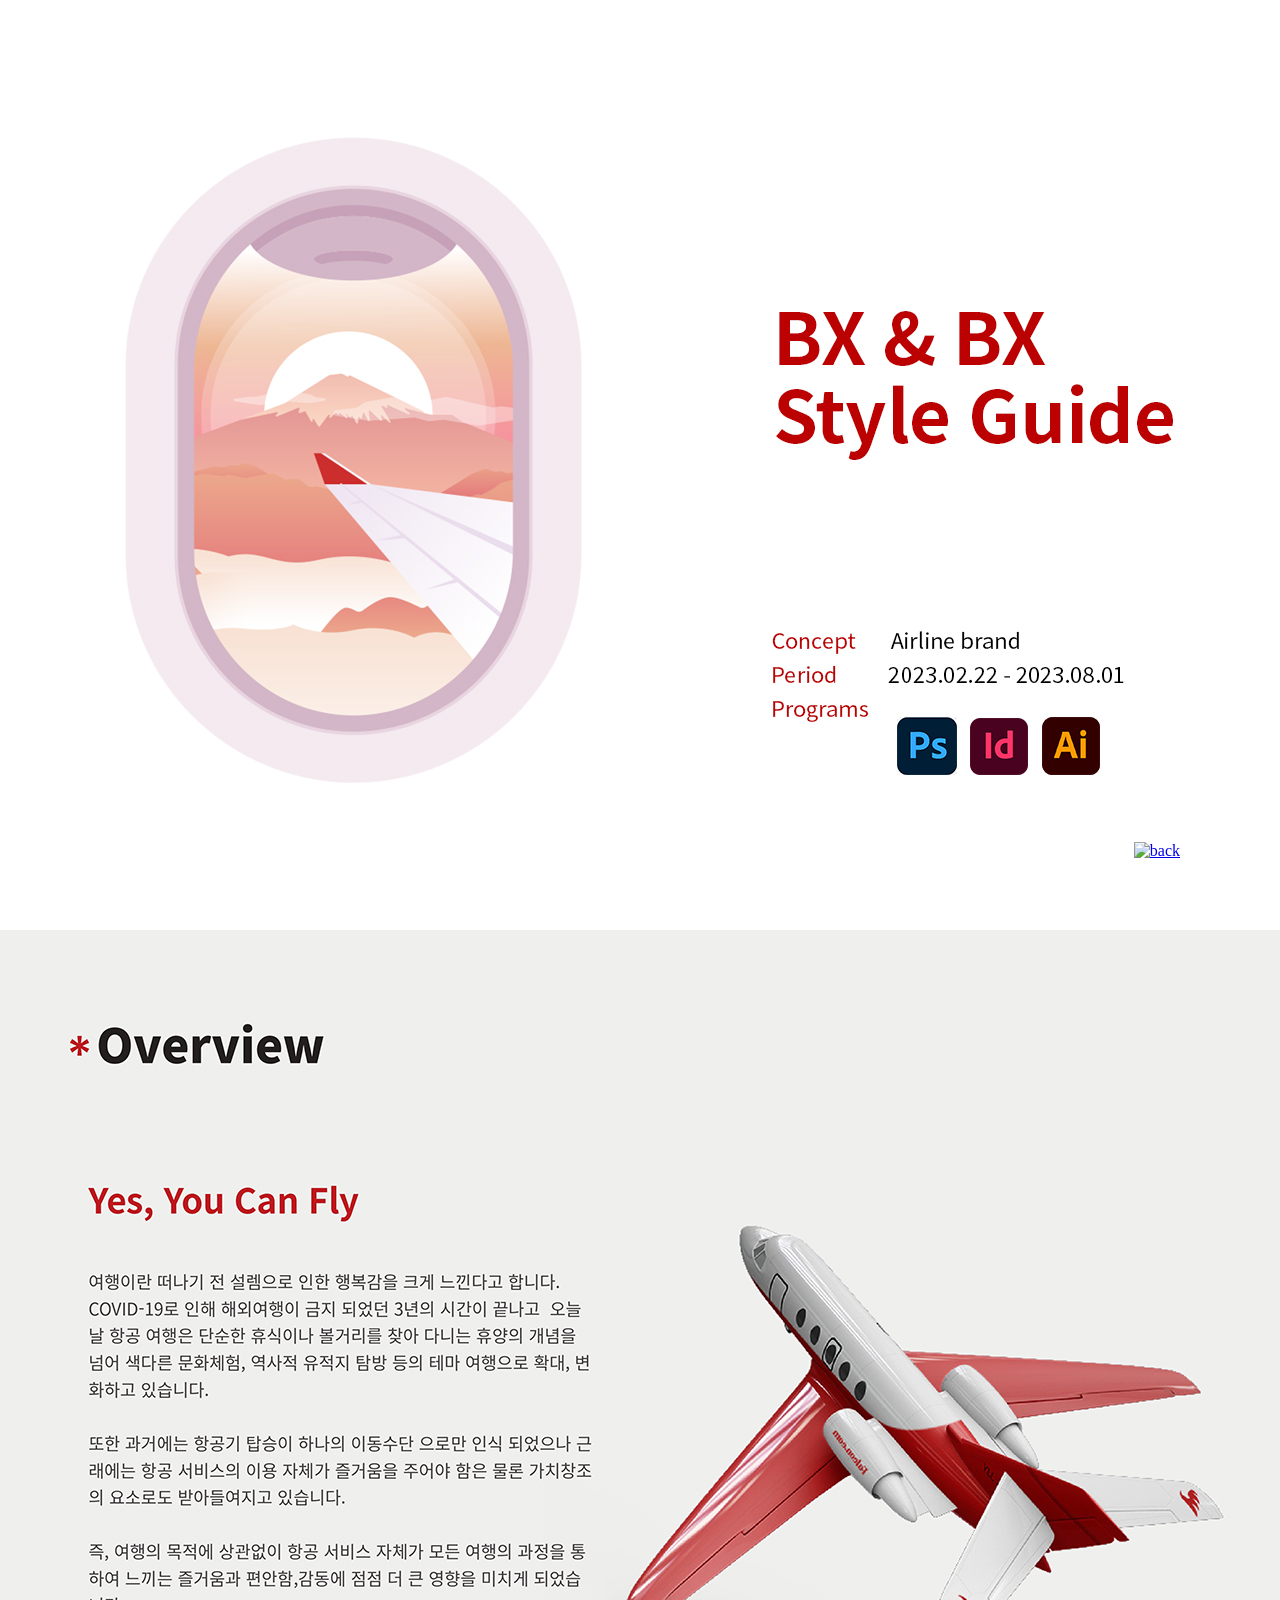
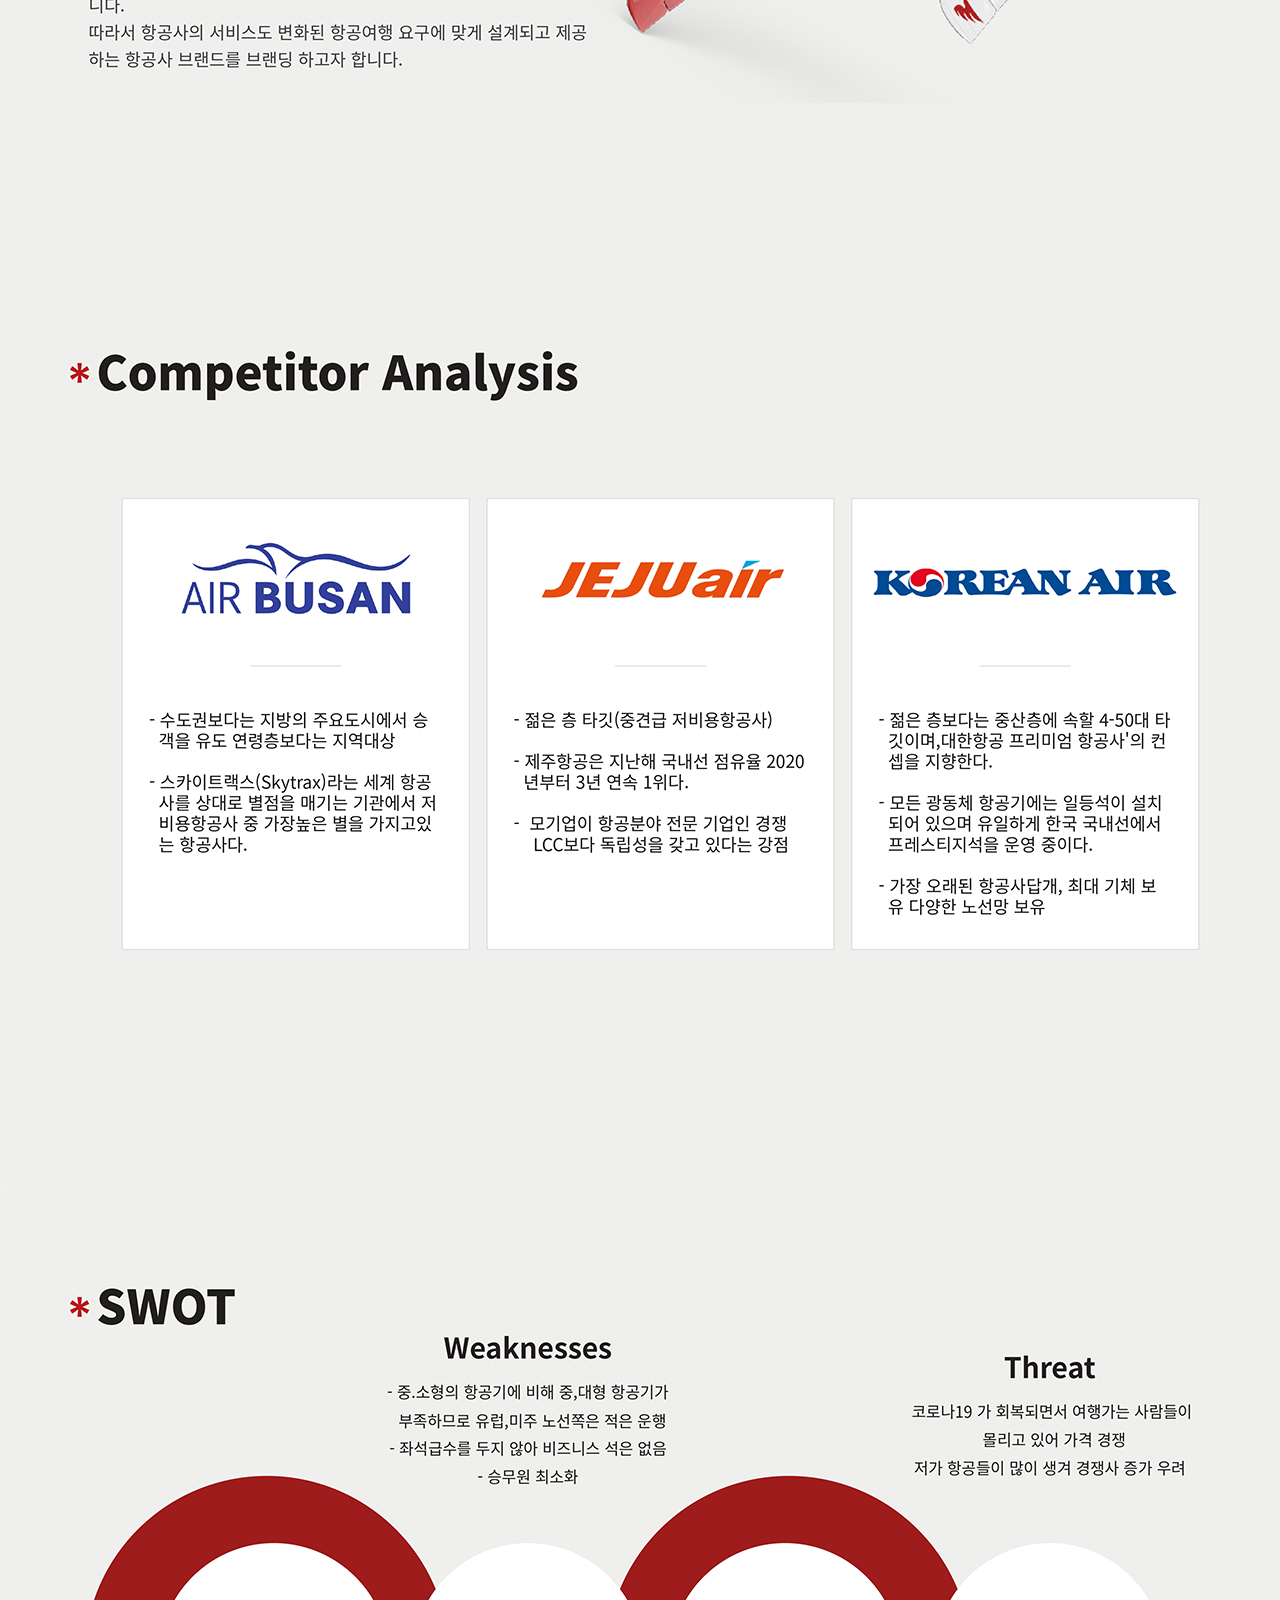
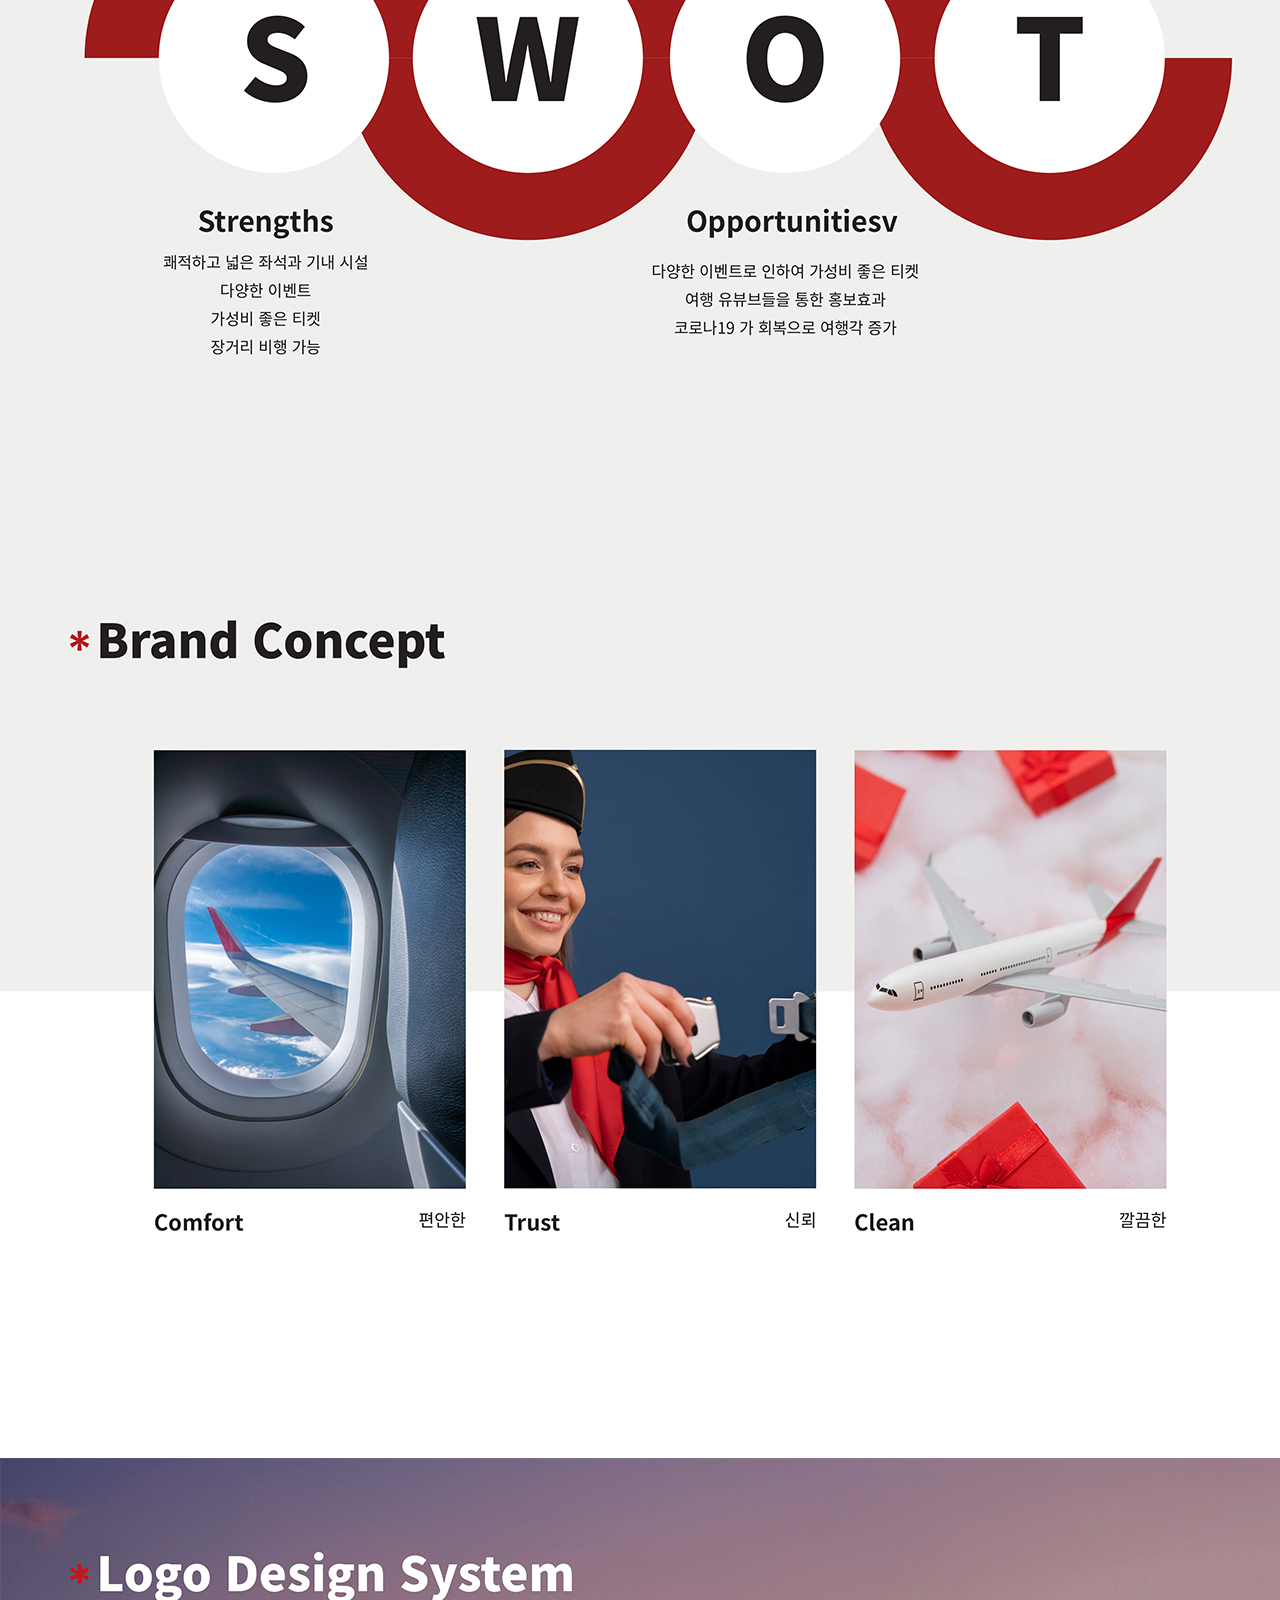
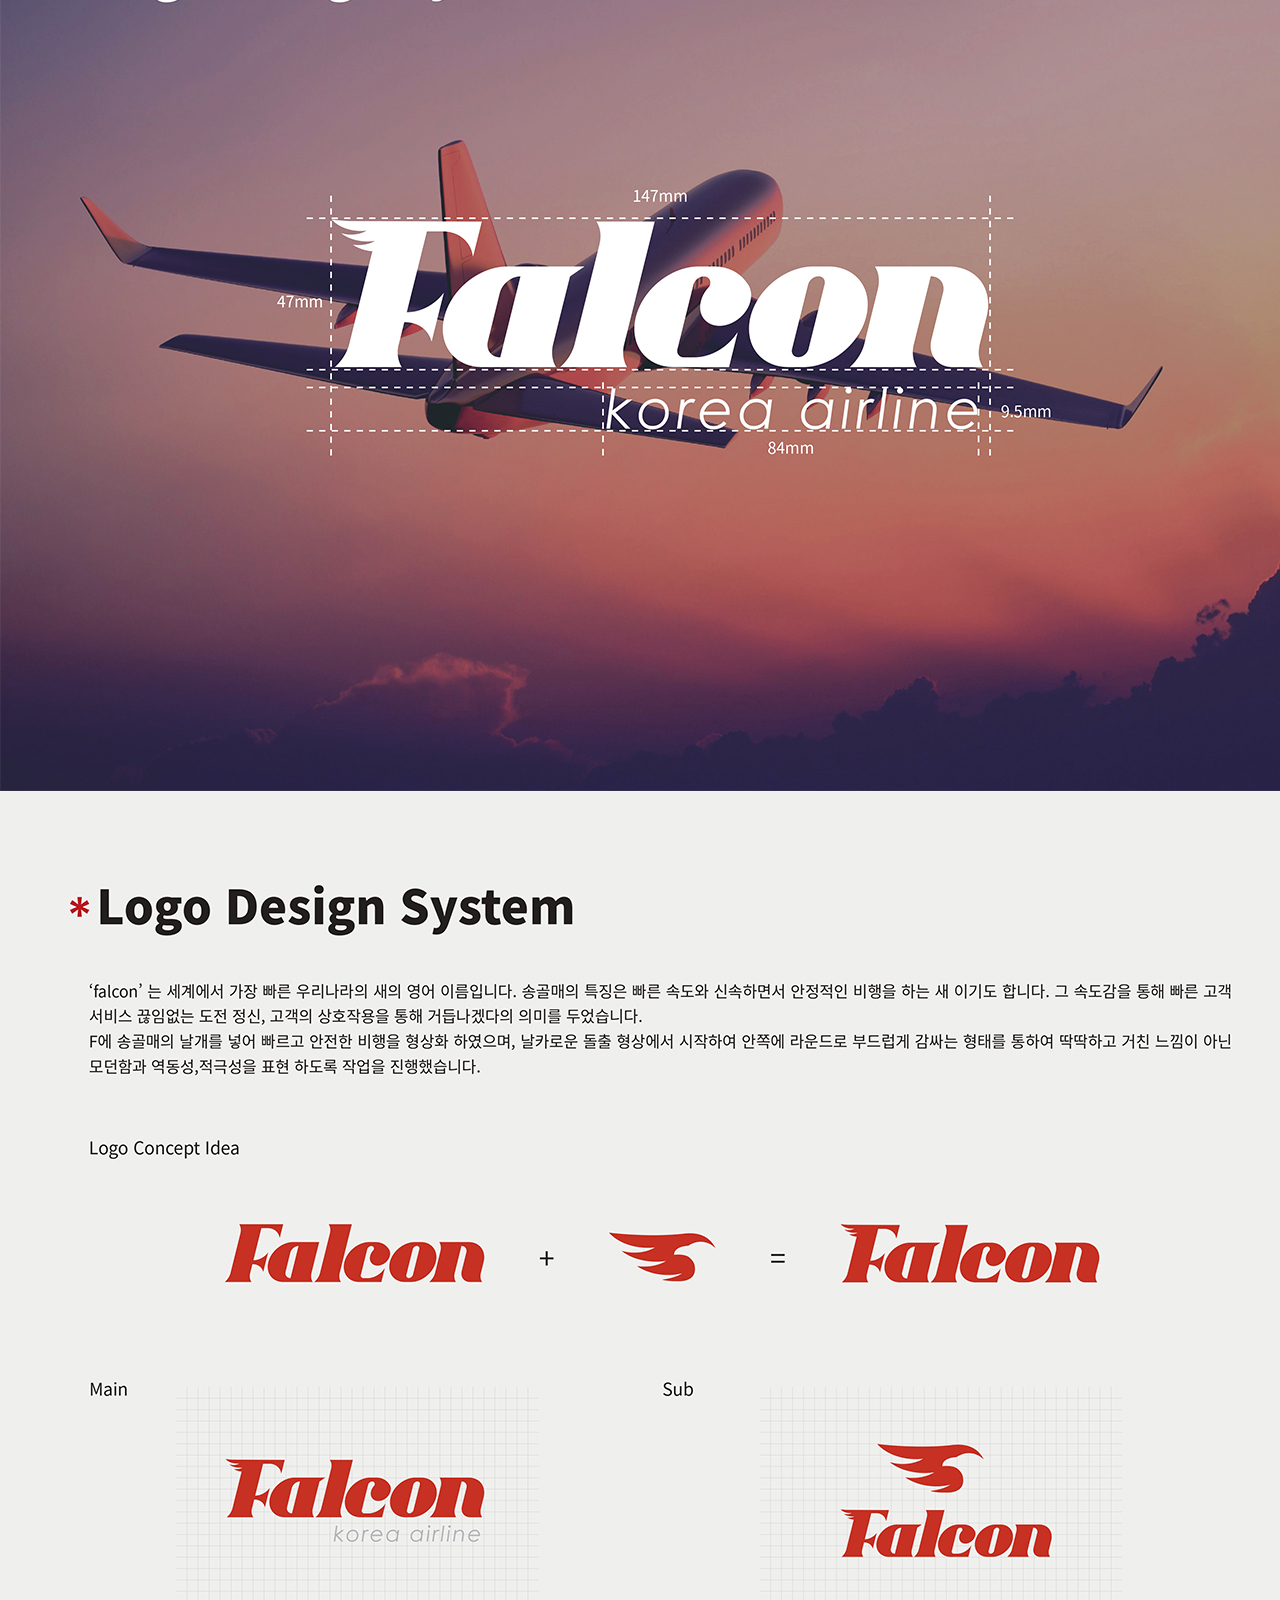
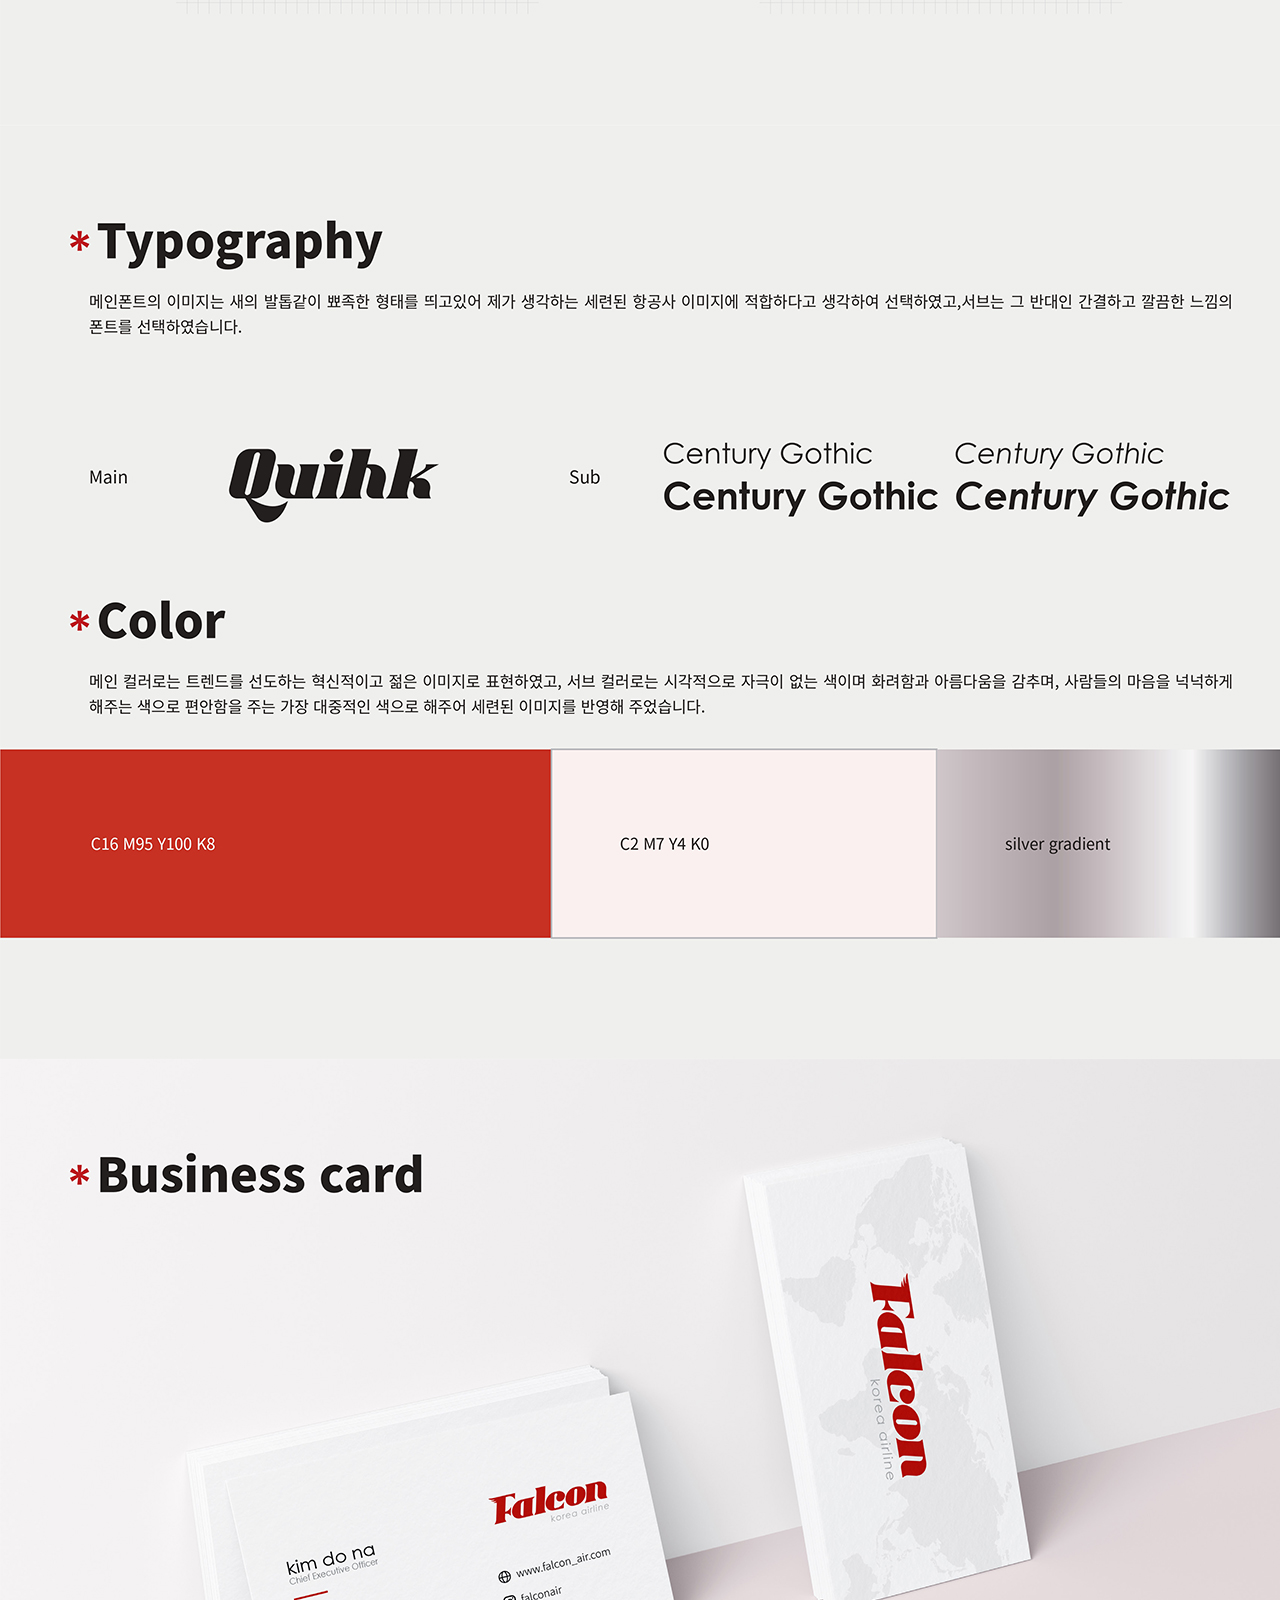
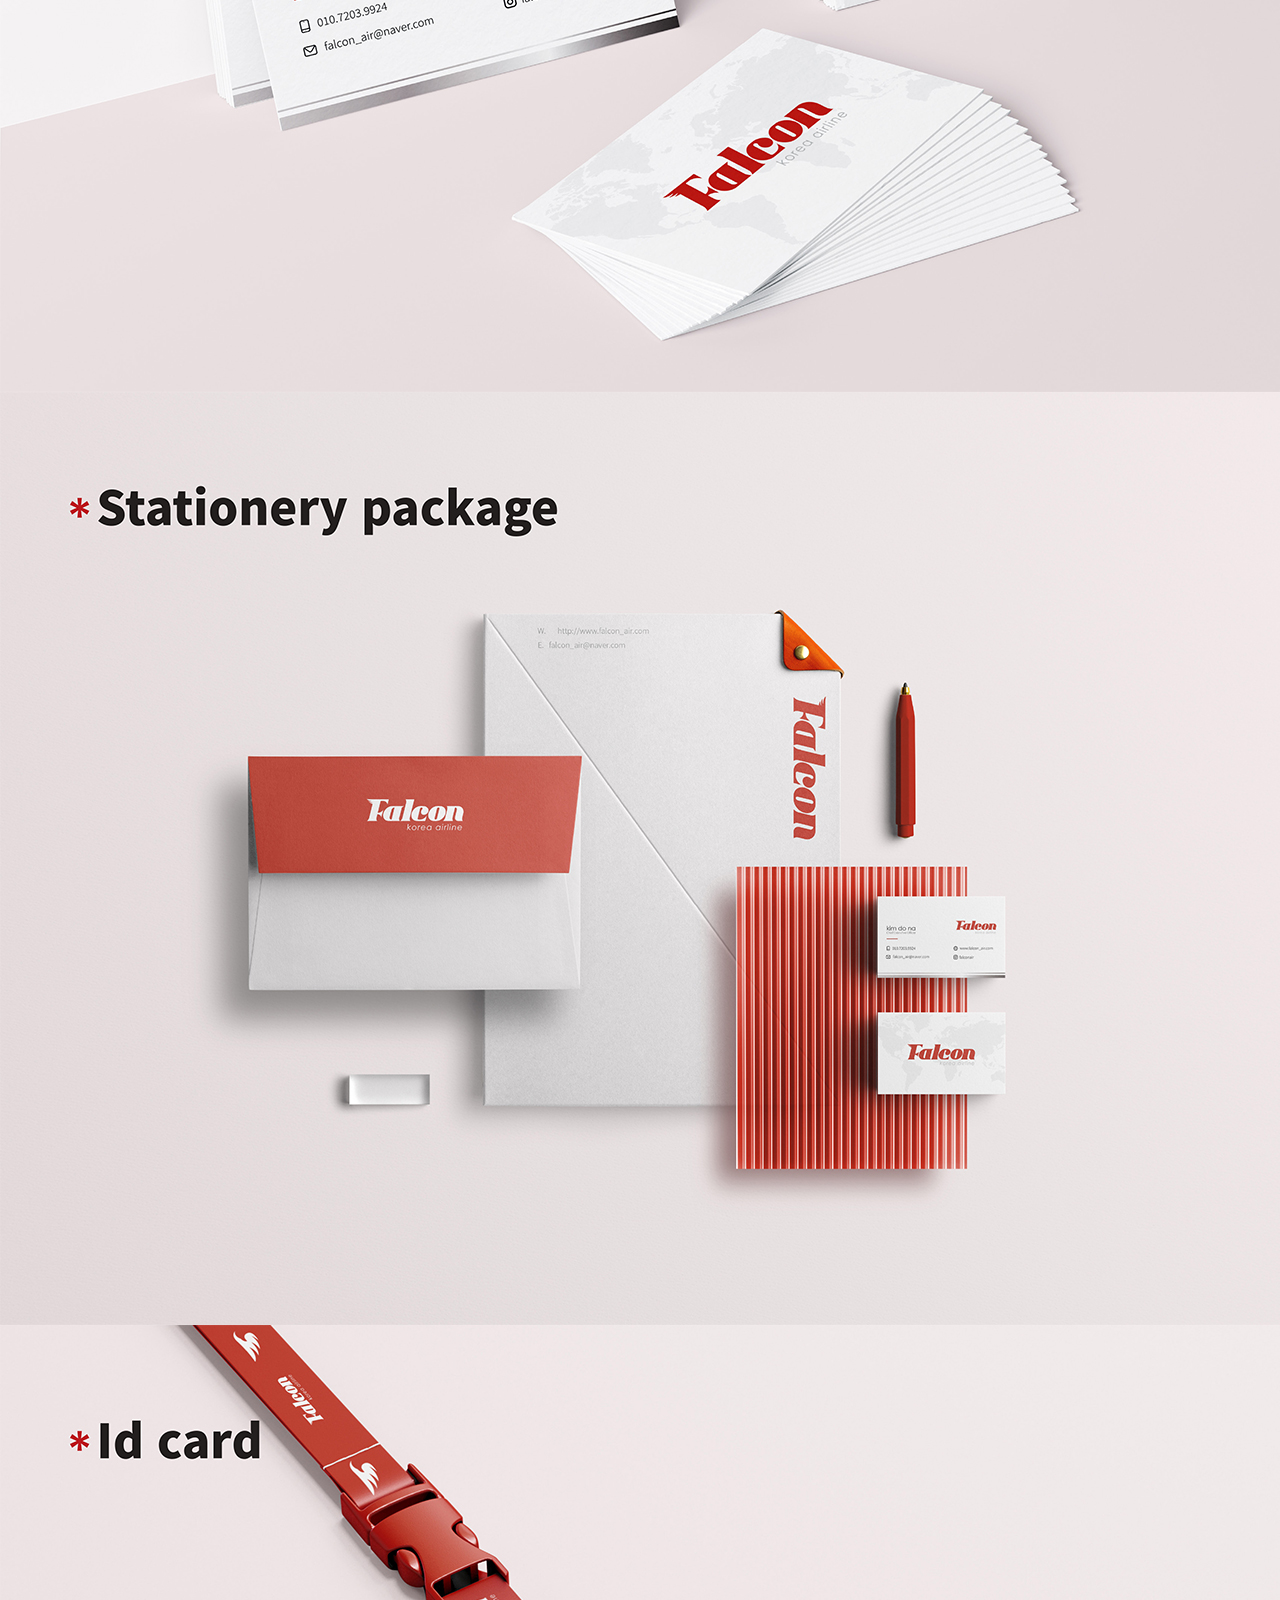
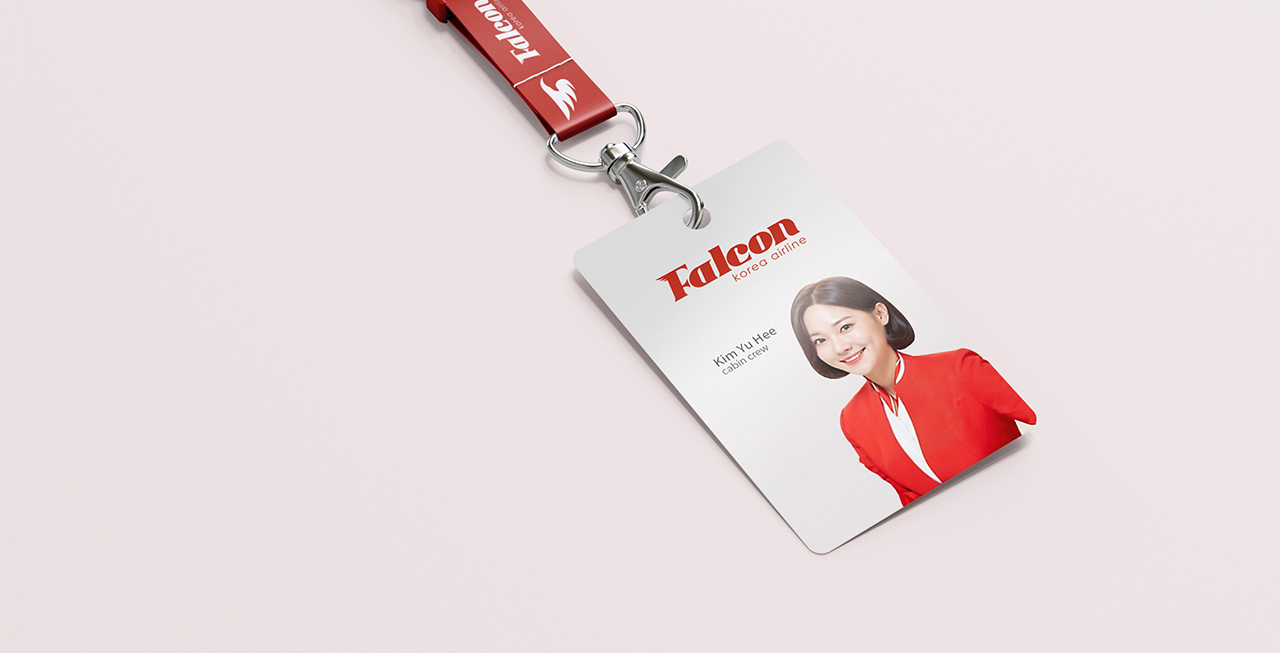
==== guide/guide.html @ 31ade7fe "Add files via upload" ====
<!doctype html>
<html lang="ko">
	<head>
		<meta charset="utf-8">
		<meta http-equiv="X-UA-Compatible" content="IE=edge">
		<meta name="viewport" content="width=1320px">
		<title>guide</title>
		<link href="css/style.css" rel="stylesheet" type="text/css"> 
		
	</head>
  <body>
    <div>
     <img src="images/1.jpg" alt="guide">
    </div>
	<div class="top fixed">
		<a href="#"><img src="images/top.png" alt="top"></a>
	</div>
	<div class="fixed2">
		<a href="../index.html#projects" onclick="window.close()"><img src="images/back.png" alt="back"></a>
	</div>	
	<script type="text/javascript" src="http://ajax.googleapis.com/ajax/libs/jquery/1.4.3/jquery.min.js"></script>
	<script src="js/jquery-1.12.3.js"></script>
	<script src="js/sub_script.js"></script>
  </body>
</html>
---- guide/css/style.css ----
@charset "utf-8";

* {
  margin: 0;
  padding: 0;
}

div img {
  margin: 0 auto;
  display: block;
}

.fixed {
  position: fixed;
  right: 100px;
  bottom: 100px;
}

.fixed:hover {
  opacity: 0.8;
}

.fixed2 {
  position: fixed;
  right: 100px;
  bottom: 40px;
}

.fixed2:hover {
  opacity: 0.8;
}
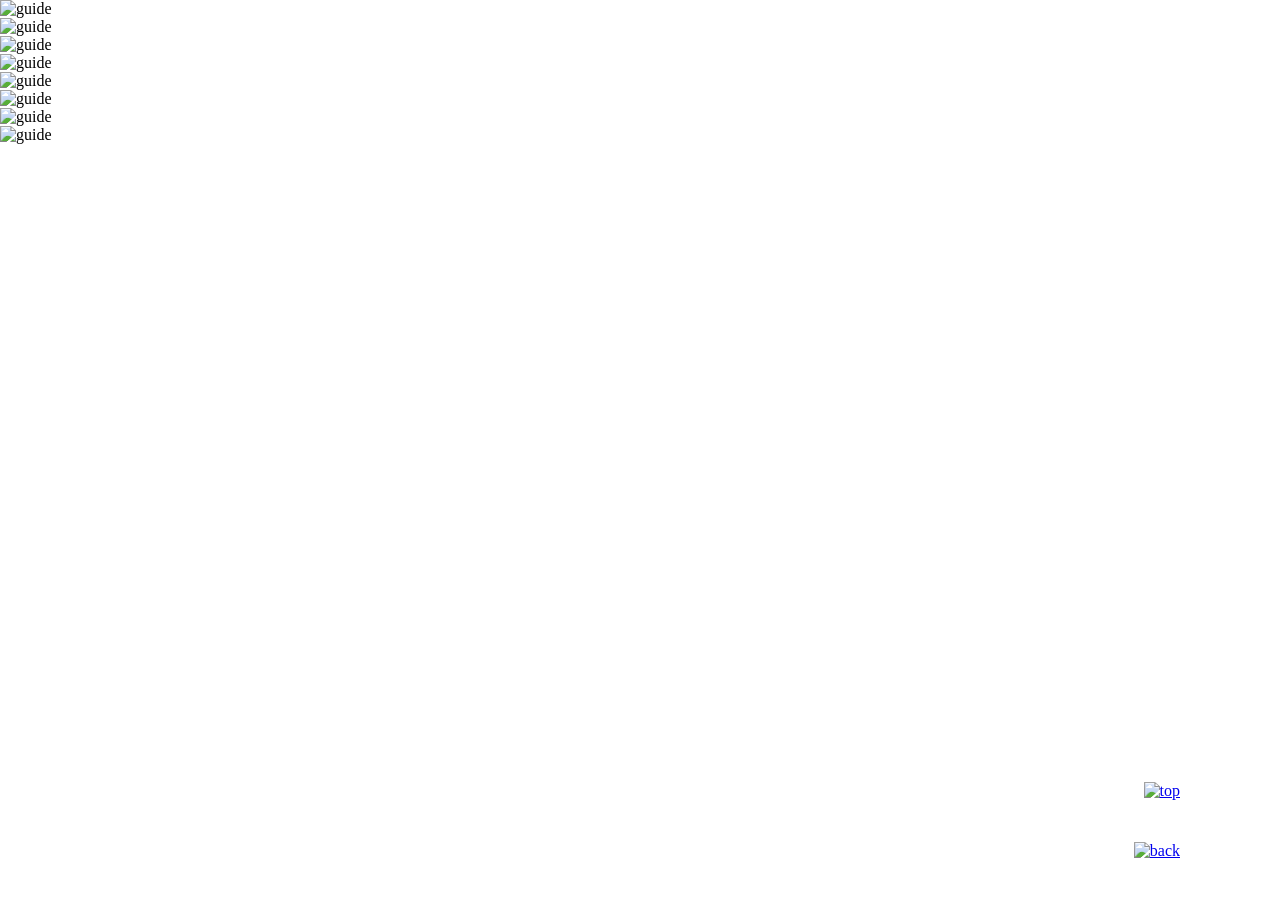
==== commit 709a410d: "Add files via upload" ====
--- a/guide/guide.html
+++ b/guide/guide.html
@@ -3,14 +3,21 @@
 	<head>
 		<meta charset="utf-8">
 		<meta http-equiv="X-UA-Compatible" content="IE=edge">
-		<meta name="viewport" content="width=1320px">
+		<meta name="viewport" content="width=device-width, initial-scale=1.0">
 		<title>guide</title>
 		<link href="css/style.css" rel="stylesheet" type="text/css"> 
 		
 	</head>
   <body>
     <div>
-     <img src="images/1.jpg" alt="guide">
+     <img src="images/01 COVER — WIREFRAME.video2.jpg" alt="guide">
+     <img src="images/02 RESUME — WIREFRAME.jpg" alt="guide">
+     <img src="images/03 KEYPO —OVERVIEW.jpg" alt="guide">
+     <img src="images/04 KEYPO — PROJECT COVER.jpg" alt="guide">
+     <img src="images/05 KEYPO — Branding.jpg" alt="guide">
+     <img src="images/06 KEYPO —LOGO.jpg" alt="guide">
+     <img src="images/07 KEYPO — ICON SYSTEM.jpg" alt="guide">
+     <img src="images/08 KEYPO — Typography.jpg" alt="guide">
     </div>
 	<div class="top fixed">
 		<a href="#"><img src="images/top.png" alt="top"></a>
